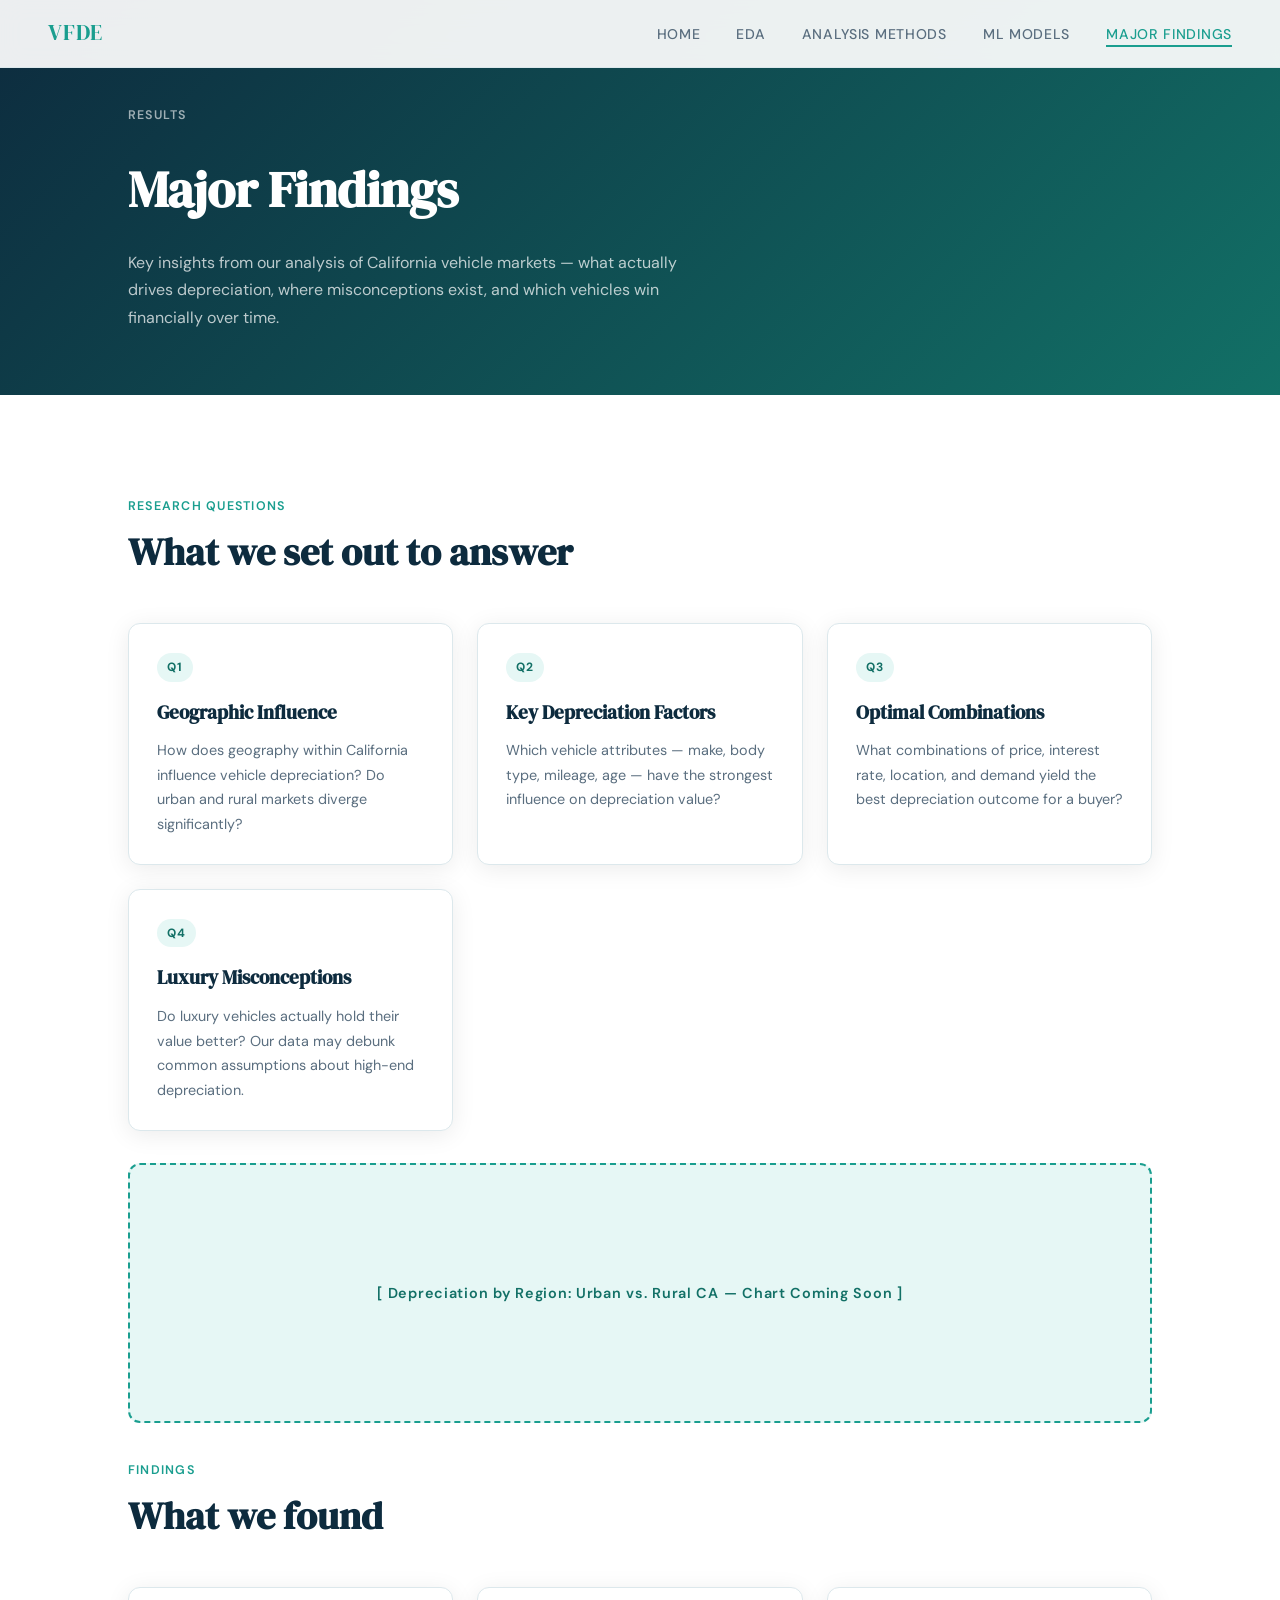
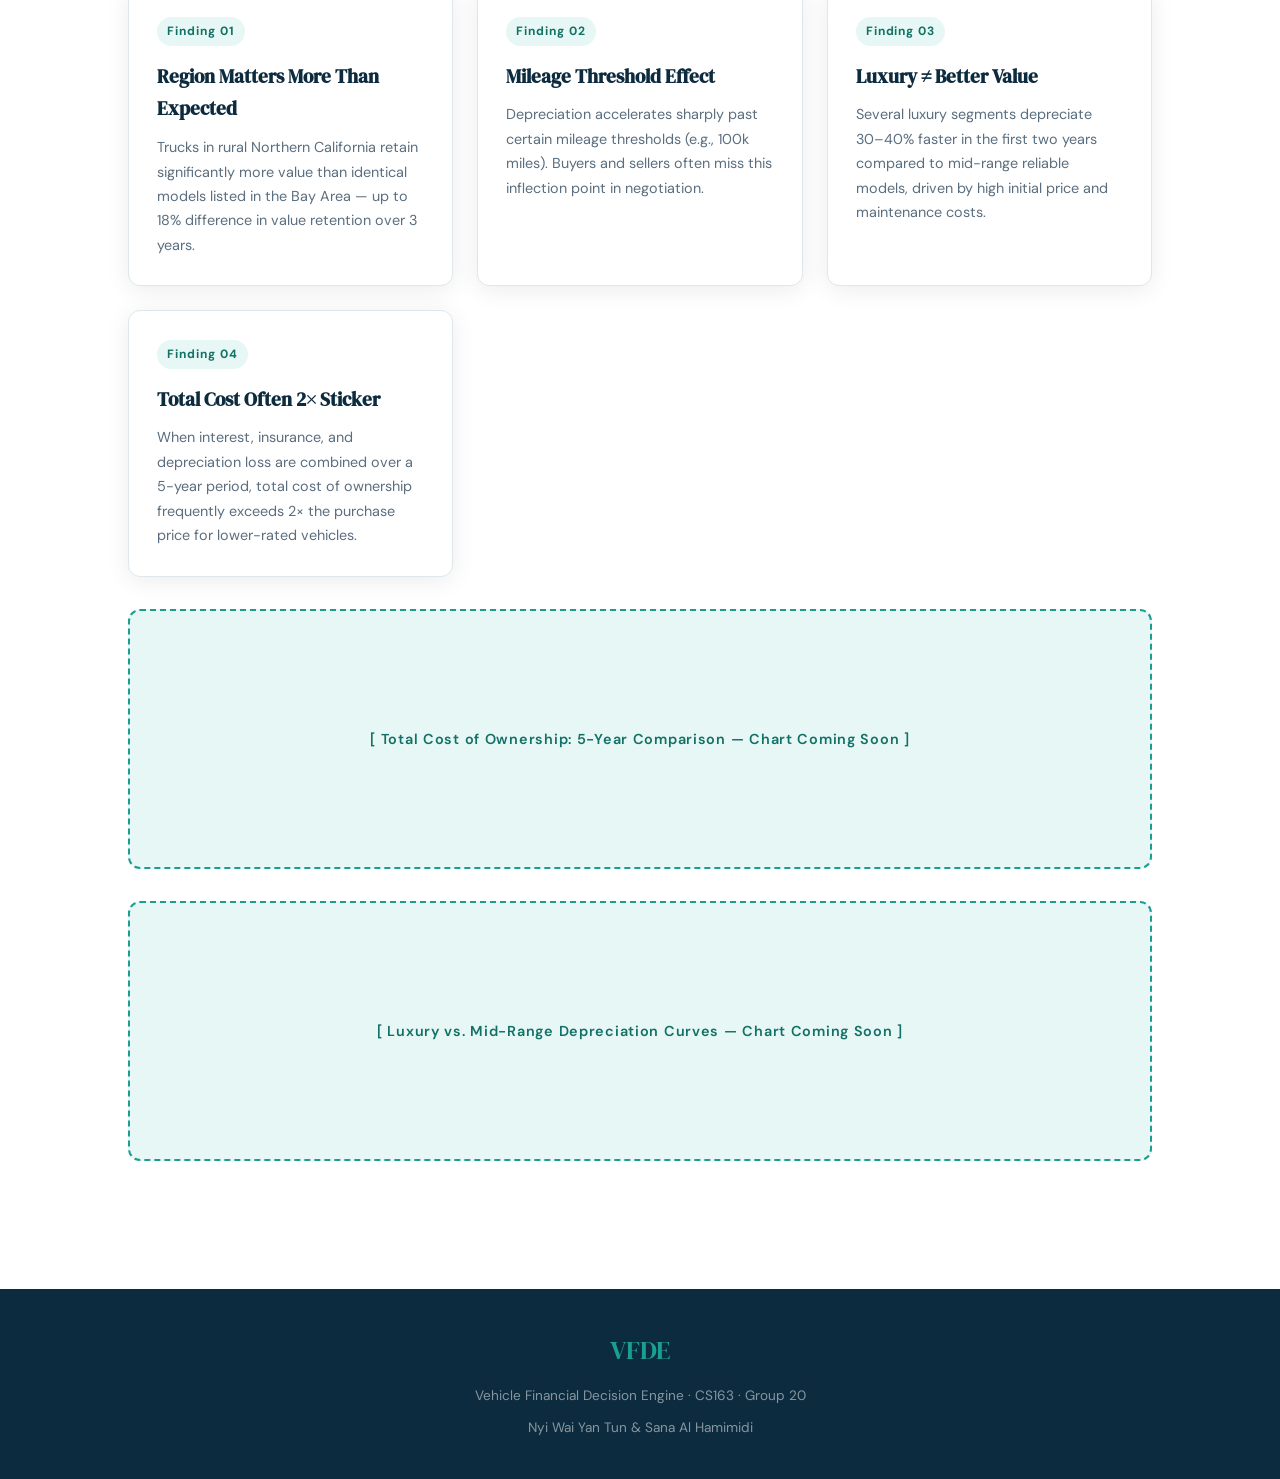
==== findings.html @ d3b9d2de "Add files via upload" ====
<!DOCTYPE html>
<html lang="en">
<head>
  <meta charset="UTF-8"/>
  <meta name="viewport" content="width=device-width, initial-scale=1.0"/>
  <title>Major Findings — VFDE</title>
  <link href="https://fonts.googleapis.com/css2?family=DM+Serif+Display:ital@0;1&family=DM+Sans:wght@300;400;500;600&display=swap" rel="stylesheet"/>
  <link rel="stylesheet" href="style.css"/>
</head>
<body>

  <nav class="navbar" id="navbar">
    <div class="nav-logo">VFDE</div>
    <ul class="nav-links">
      <li><a href="index.html">Home</a></li>
      <li><a href="eda.html">EDA</a></li>
      <li><a href="analysis.html">Analysis Methods</a></li>
      <li><a href="ml.html">ML Models</a></li>
      <li><a href="findings.html" class="active">Major Findings</a></li>
    </ul>
    <button class="hamburger" id="hamburger"><span></span><span></span><span></span></button>
  </nav>

  <div class="page-hero">
    <div class="container">
      <span class="section-tag">Results</span>
      <h1>Major Findings</h1>
      <p>Key insights from our analysis of California vehicle markets — what actually drives depreciation, where misconceptions exist, and which vehicles win financially over time.</p>
    </div>
  </div>

  <section class="section">
    <div class="container">
      <span class="section-tag">Research Questions</span>
      <h2>What we set out to answer</h2>
      <div class="card-grid">
        <div class="card">
          <span class="card-num">Q1</span>
          <h3>Geographic Influence</h3>
          <p>How does geography within California influence vehicle depreciation? Do urban and rural markets diverge significantly?</p>
        </div>
        <div class="card">
          <span class="card-num">Q2</span>
          <h3>Key Depreciation Factors</h3>
          <p>Which vehicle attributes — make, body type, mileage, age — have the strongest influence on depreciation value?</p>
        </div>
        <div class="card">
          <span class="card-num">Q3</span>
          <h3>Optimal Combinations</h3>
          <p>What combinations of price, interest rate, location, and demand yield the best depreciation outcome for a buyer?</p>
        </div>
        <div class="card">
          <span class="card-num">Q4</span>
          <h3>Luxury Misconceptions</h3>
          <p>Do luxury vehicles actually hold their value better? Our data may debunk common assumptions about high-end depreciation.</p>
        </div>
      </div>

      <div class="chart-placeholder">[ Depreciation by Region: Urban vs. Rural CA — Chart Coming Soon ]</div>

      <span class="section-tag">Findings</span>
      <h2>What we found</h2>
      <div class="card-grid">
        <div class="card">
          <span class="card-num">Finding 01</span>
          <h3>Region Matters More Than Expected</h3>
          <p>Trucks in rural Northern California retain significantly more value than identical models listed in the Bay Area — up to 18% difference in value retention over 3 years.</p>
        </div>
        <div class="card">
          <span class="card-num">Finding 02</span>
          <h3>Mileage Threshold Effect</h3>
          <p>Depreciation accelerates sharply past certain mileage thresholds (e.g., 100k miles). Buyers and sellers often miss this inflection point in negotiation.</p>
        </div>
        <div class="card">
          <span class="card-num">Finding 03</span>
          <h3>Luxury ≠ Better Value</h3>
          <p>Several luxury segments depreciate 30–40% faster in the first two years compared to mid-range reliable models, driven by high initial price and maintenance costs.</p>
        </div>
        <div class="card">
          <span class="card-num">Finding 04</span>
          <h3>Total Cost Often 2× Sticker</h3>
          <p>When interest, insurance, and depreciation loss are combined over a 5-year period, total cost of ownership frequently exceeds 2× the purchase price for lower-rated vehicles.</p>
        </div>
      </div>

      <div class="chart-placeholder">[ Total Cost of Ownership: 5-Year Comparison — Chart Coming Soon ]</div>
      <div class="chart-placeholder">[ Luxury vs. Mid-Range Depreciation Curves — Chart Coming Soon ]</div>
    </div>
  </section>

  <footer class="footer">
    <div class="container footer-inner">
      <span class="footer-logo">VFDE</span>
      <p>Vehicle Financial Decision Engine · CS163 · Group 20</p>
      <p>Nyi Wai Yan Tun &amp; Sana Al Hamimidi</p>
    </div>
  </footer>

  <script src="main.js"></script>
</body>
</html>
---- style.css ----
/* ── RESET & BASE ── */
*, *::before, *::after { box-sizing: border-box; margin: 0; padding: 0; }

:root {
  --teal:       #1a9e8f;
  --teal-dark:  #127066;
  --teal-light: #e6f7f5;
  --navy:       #0d2b3e;
  --charcoal:   #2c3e50;
  --mid:        #5a6e7f;
  --light:      #f5f8fa;
  --white:      #ffffff;
  --border:     #dce8ec;
  --accent:     #f0a500;
  --radius:     12px;
  --shadow:     0 4px 24px rgba(0,0,0,0.08);
  --font-head:  'DM Serif Display', Georgia, serif;
  --font-body:  'DM Sans', sans-serif;
  --nav-h:      68px;
}

html { scroll-behavior: smooth; }

body {
  font-family: var(--font-body);
  color: var(--charcoal);
  background: var(--white);
  font-size: 16px;
  line-height: 1.7;
  -webkit-font-smoothing: antialiased;
}

/* ── NAVBAR ── */
.navbar {
  position: fixed; top: 0; left: 0; right: 0; z-index: 100;
  height: var(--nav-h);
  display: flex; align-items: center; justify-content: space-between;
  padding: 0 48px;
  background: rgba(255,255,255,0.92);
  backdrop-filter: blur(12px);
  border-bottom: 1px solid var(--border);
  transition: box-shadow 0.3s;
}
.navbar.scrolled { box-shadow: 0 2px 16px rgba(0,0,0,0.09); }

.nav-logo {
  font-family: var(--font-head);
  font-size: 1.4rem;
  color: var(--teal);
  letter-spacing: 0.04em;
  font-weight: 400;
}

.nav-links {
  display: flex; gap: 36px; list-style: none;
}
.nav-links a {
  text-decoration: none;
  color: var(--mid);
  font-size: 0.88rem;
  font-weight: 500;
  letter-spacing: 0.05em;
  text-transform: uppercase;
  transition: color 0.2s;
  padding-bottom: 2px;
  border-bottom: 2px solid transparent;
}
.nav-links a:hover,
.nav-links a.active {
  color: var(--teal);
  border-bottom-color: var(--teal);
}

.hamburger {
  display: none; flex-direction: column; gap: 5px;
  background: none; border: none; cursor: pointer; padding: 4px;
}
.hamburger span {
  display: block; width: 24px; height: 2px;
  background: var(--charcoal); border-radius: 2px;
  transition: all 0.3s;
}

/* ── HERO ── */
.hero {
  min-height: 100vh;
  padding-top: var(--nav-h);
  display: flex; align-items: center; justify-content: space-between;
  gap: 48px;
  padding-left: 10vw; padding-right: 8vw;
  position: relative; overflow: hidden;
}

.hero-bg {
  position: absolute; inset: 0; z-index: 0;
  background: linear-gradient(135deg, #e6f7f5 0%, #f5f8fa 50%, #fff 100%);
}
.hero-bg::after {
  content: '';
  position: absolute;
  top: -120px; right: -120px;
  width: 600px; height: 600px;
  border-radius: 50%;
  background: radial-gradient(circle, rgba(26,158,143,0.12) 0%, transparent 70%);
}

.hero-content {
  position: relative; z-index: 1;
  max-width: 520px;
  animation: fadeUp 0.7s ease both;
}
.hero-tag {
  display: inline-block;
  background: var(--teal-light);
  color: var(--teal-dark);
  font-size: 0.78rem;
  font-weight: 600;
  letter-spacing: 0.1em;
  text-transform: uppercase;
  padding: 4px 12px;
  border-radius: 20px;
  margin-bottom: 20px;
}
.hero-title {
  font-family: var(--font-head);
  font-size: clamp(2.4rem, 5vw, 3.8rem);
  line-height: 1.1;
  color: var(--navy);
  margin-bottom: 20px;
}
.hero-title em {
  color: var(--teal);
  font-style: italic;
}
.hero-sub {
  color: var(--mid);
  font-size: 1.05rem;
  margin-bottom: 24px;
  max-width: 440px;
}
.hero-members {
  display: flex; align-items: center; gap: 10px;
  font-size: 0.9rem; color: var(--mid);
  margin-bottom: 32px;
}
.hero-members .divider { color: var(--teal); font-size: 1.2rem; }

.btn-primary {
  display: inline-block;
  background: var(--teal);
  color: #fff;
  text-decoration: none;
  padding: 14px 32px;
  border-radius: 8px;
  font-weight: 600;
  font-size: 0.95rem;
  letter-spacing: 0.02em;
  transition: background 0.2s, transform 0.2s, box-shadow 0.2s;
  box-shadow: 0 4px 16px rgba(26,158,143,0.25);
}
.btn-primary:hover {
  background: var(--teal-dark);
  transform: translateY(-2px);
  box-shadow: 0 6px 24px rgba(26,158,143,0.35);
}

.hero-visual {
  position: relative; z-index: 1;
  display: flex; flex-direction: column; gap: 16px;
  animation: fadeUp 0.7s 0.2s ease both;
}
.stat-card {
  background: var(--white);
  border: 1px solid var(--border);
  border-radius: var(--radius);
  padding: 20px 28px;
  box-shadow: var(--shadow);
  display: flex; align-items: center; gap: 16px;
  animation: slideIn 0.5s var(--d) ease both;
  min-width: 220px;
}
.stat-num {
  font-family: var(--font-head);
  font-size: 2rem;
  color: var(--teal);
  line-height: 1;
}
.stat-label {
  font-size: 0.82rem;
  color: var(--mid);
  font-weight: 500;
  text-transform: uppercase;
  letter-spacing: 0.05em;
}

/* ── SECTIONS ── */
.section {
  padding: 96px 10vw;
}
.alt-bg {
  background: var(--light);
}
.container {
  max-width: 1100px; margin: 0 auto;
}
.section-tag {
  display: inline-block;
  color: var(--teal);
  font-size: 0.78rem;
  font-weight: 600;
  letter-spacing: 0.1em;
  text-transform: uppercase;
  margin-bottom: 12px;
}
h2 {
  font-family: var(--font-head);
  font-size: clamp(1.8rem, 3vw, 2.6rem);
  color: var(--navy);
  margin-bottom: 24px;
  line-height: 1.2;
}
h2.centered { text-align: center; }
p { color: var(--mid); margin-bottom: 16px; }

/* ── TWO COL ── */
.two-col {
  display: grid;
  grid-template-columns: 1fr 1fr;
  gap: 64px;
  align-items: start;
}
.col-text h2 { text-align: left; }
.col-text strong { color: var(--charcoal); }

.col-visual {
  display: flex; flex-direction: column; gap: 16px;
}
.info-card {
  background: var(--white);
  border: 1px solid var(--border);
  border-radius: var(--radius);
  padding: 20px 24px;
  box-shadow: var(--shadow);
  display: flex; gap: 16px; align-items: flex-start;
  transition: transform 0.2s, box-shadow 0.2s;
}
.info-card:hover {
  transform: translateY(-3px);
  box-shadow: 0 8px 32px rgba(0,0,0,0.1);
}
.info-icon { font-size: 1.5rem; flex-shrink: 0; margin-top: 2px; }
.info-card h3 {
  font-family: var(--font-head);
  font-size: 1.05rem;
  color: var(--navy);
  margin-bottom: 4px;
}
.info-card p { font-size: 0.88rem; margin: 0; }

/* ── IMPACT GRID ── */
.impact-grid {
  display: grid;
  grid-template-columns: repeat(auto-fit, minmax(220px, 1fr));
  gap: 24px;
  margin-top: 40px;
}
.impact-item {
  background: var(--white);
  border-radius: var(--radius);
  padding: 28px 24px;
  border: 1px solid var(--border);
  transition: transform 0.2s, box-shadow 0.2s;
}
.impact-item:hover { transform: translateY(-4px); box-shadow: var(--shadow); }
.impact-icon { font-size: 2rem; margin-bottom: 12px; }
.impact-item h3 {
  font-family: var(--font-head);
  font-size: 1.1rem;
  color: var(--navy);
  margin-bottom: 8px;
}
.impact-item p { font-size: 0.88rem; margin: 0; }

/* ── SOURCES ── */
.sources-list {
  display: flex; flex-direction: column; gap: 0;
  margin-top: 40px;
  border: 1px solid var(--border);
  border-radius: var(--radius);
  overflow: hidden;
}
.source-item {
  display: flex; gap: 24px; align-items: flex-start;
  padding: 24px 28px;
  border-bottom: 1px solid var(--border);
  background: var(--white);
  transition: background 0.2s;
}
.source-item:last-child { border-bottom: none; }
.source-item:hover { background: var(--teal-light); }
.source-num {
  font-family: var(--font-head);
  font-size: 1.5rem;
  color: var(--teal);
  flex-shrink: 0;
  line-height: 1;
  margin-top: 2px;
}
.source-item strong { color: var(--navy); display: block; margin-bottom: 4px; }
.source-item p { font-size: 0.88rem; margin: 0; }

/* ── PAGE HERO (inner pages) ── */
.page-hero {
  background: linear-gradient(135deg, var(--navy) 0%, var(--teal-dark) 100%);
  padding: 100px 10vw 64px;
  color: var(--white);
}
.page-hero .section-tag { color: rgba(255,255,255,0.6); }
.page-hero h1 {
  font-family: var(--font-head);
  font-size: clamp(2rem, 4vw, 3.2rem);
  margin-top: 8px;
  margin-bottom: 16px;
}
.page-hero p { color: rgba(255,255,255,0.72); max-width: 560px; margin: 0; }

/* ── CONTENT CARDS ── */
.card-grid {
  display: grid;
  grid-template-columns: repeat(auto-fit, minmax(280px, 1fr));
  gap: 24px;
  margin-top: 48px;
}
.card {
  background: var(--white);
  border: 1px solid var(--border);
  border-radius: var(--radius);
  padding: 28px;
  box-shadow: var(--shadow);
  transition: transform 0.2s, box-shadow 0.2s;
}
.card:hover { transform: translateY(-4px); box-shadow: 0 12px 40px rgba(0,0,0,0.1); }
.card-num {
  display: inline-block;
  background: var(--teal-light);
  color: var(--teal-dark);
  font-size: 0.75rem;
  font-weight: 700;
  letter-spacing: 0.08em;
  padding: 4px 10px;
  border-radius: 20px;
  margin-bottom: 14px;
}
.card h3 {
  font-family: var(--font-head);
  font-size: 1.2rem;
  color: var(--navy);
  margin-bottom: 10px;
}
.card p { font-size: 0.9rem; margin: 0; }

/* ── PLACEHOLDER CHART ── */
.chart-placeholder {
  background: var(--teal-light);
  border: 2px dashed var(--teal);
  border-radius: var(--radius);
  height: 260px;
  display: flex; align-items: center; justify-content: center;
  color: var(--teal-dark);
  font-weight: 600;
  font-size: 0.9rem;
  letter-spacing: 0.05em;
  margin: 32px 0;
}

/* ── FOOTER ── */
.footer {
  background: var(--navy);
  padding: 40px 10vw;
  text-align: center;
}
.footer-inner { display: flex; flex-direction: column; align-items: center; gap: 8px; }
.footer-logo {
  font-family: var(--font-head);
  font-size: 1.6rem;
  color: var(--teal);
  margin-bottom: 4px;
}
.footer p { color: rgba(255,255,255,0.5); font-size: 0.85rem; margin: 0; }

/* ── ANIMATIONS ── */
@keyframes fadeUp {
  from { opacity: 0; transform: translateY(24px); }
  to   { opacity: 1; transform: translateY(0); }
}
@keyframes slideIn {
  from { opacity: 0; transform: translateX(24px); }
  to   { opacity: 1; transform: translateX(0); }
}

/* ── RESPONSIVE ── */
@media (max-width: 900px) {
  .hero { flex-direction: column; text-align: center; padding: 120px 6vw 60px; }
  .hero-content { max-width: 100%; }
  .hero-members { justify-content: center; }
  .hero-visual { flex-direction: row; flex-wrap: wrap; justify-content: center; }
  .stat-card { min-width: 160px; }
  .two-col { grid-template-columns: 1fr; gap: 40px; }
  .navbar { padding: 0 24px; }
  .nav-links { display: none; flex-direction: column; position: absolute;
    top: var(--nav-h); left: 0; right: 0; background: var(--white);
    padding: 24px; gap: 20px; border-bottom: 1px solid var(--border);
    box-shadow: 0 8px 24px rgba(0,0,0,0.08); }
  .nav-links.open { display: flex; }
  .hamburger { display: flex; }
  .section { padding: 64px 6vw; }
  .page-hero { padding: 100px 6vw 48px; }
}
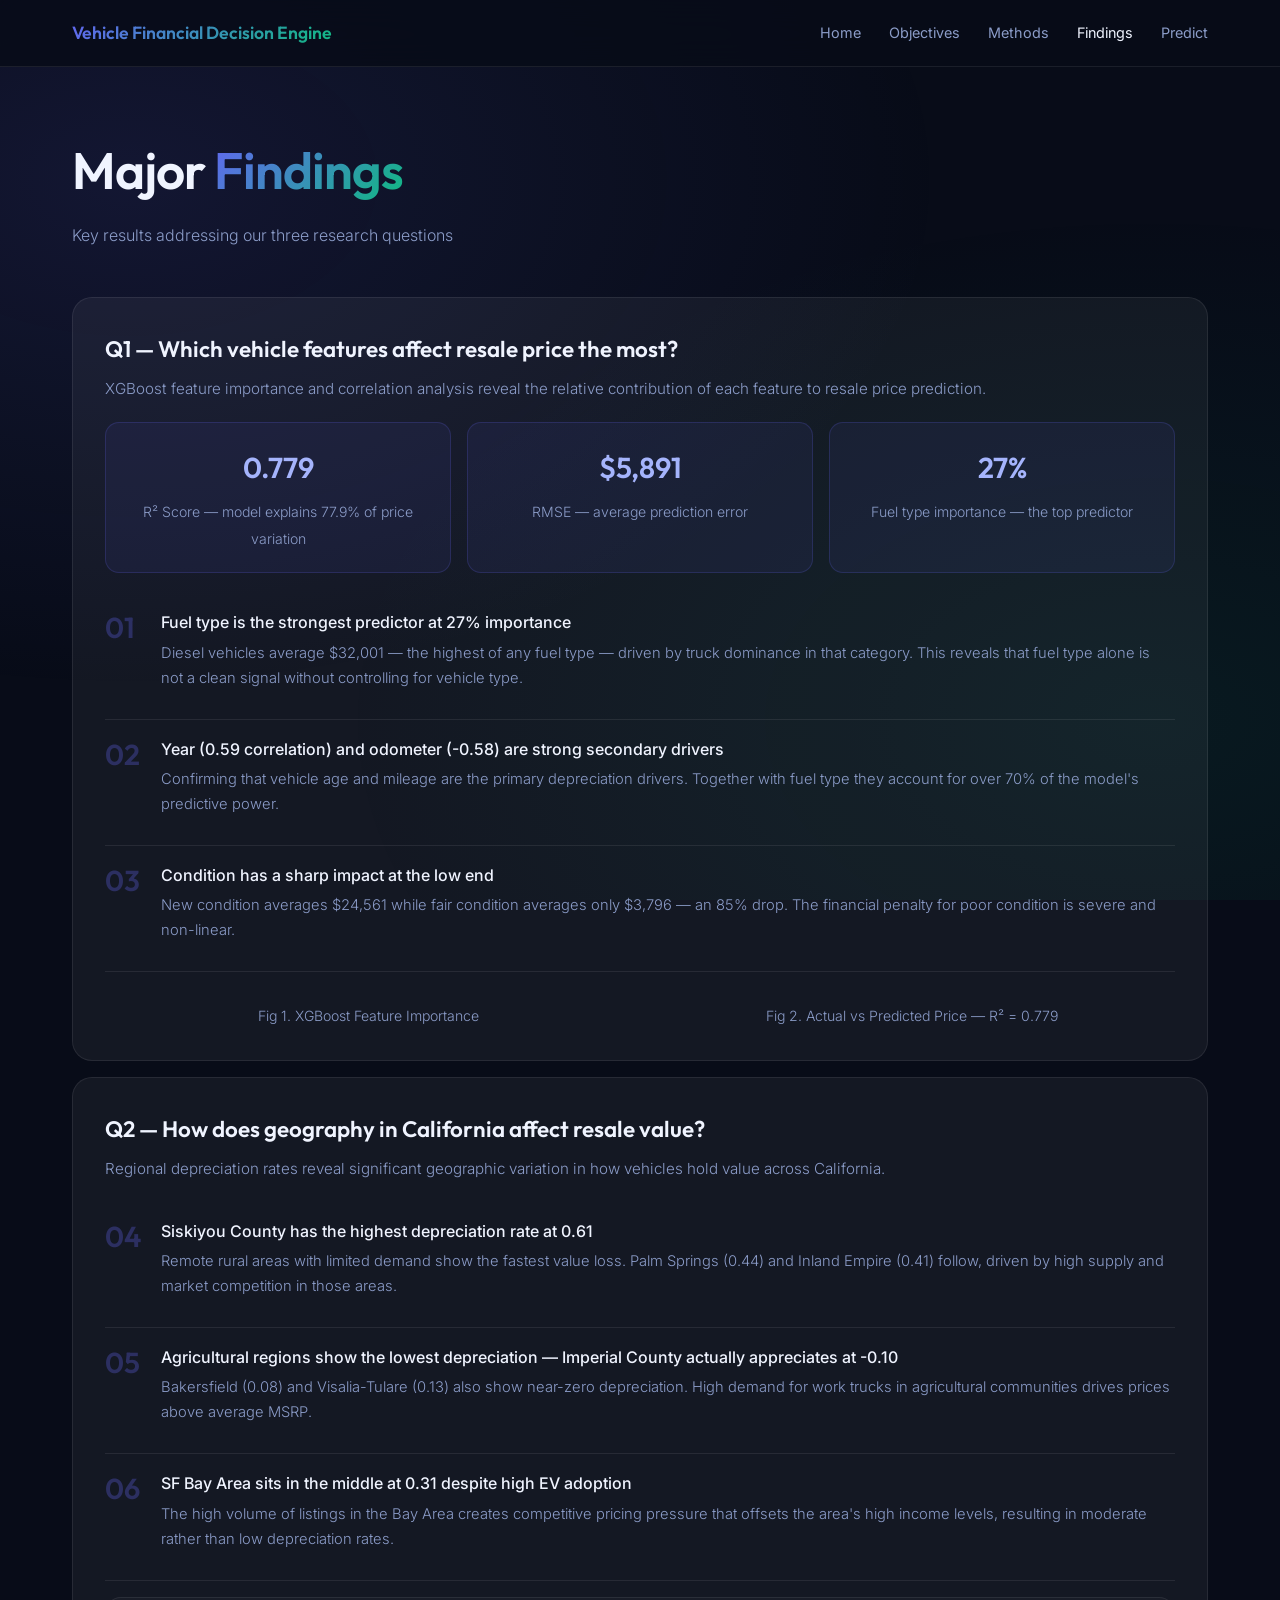
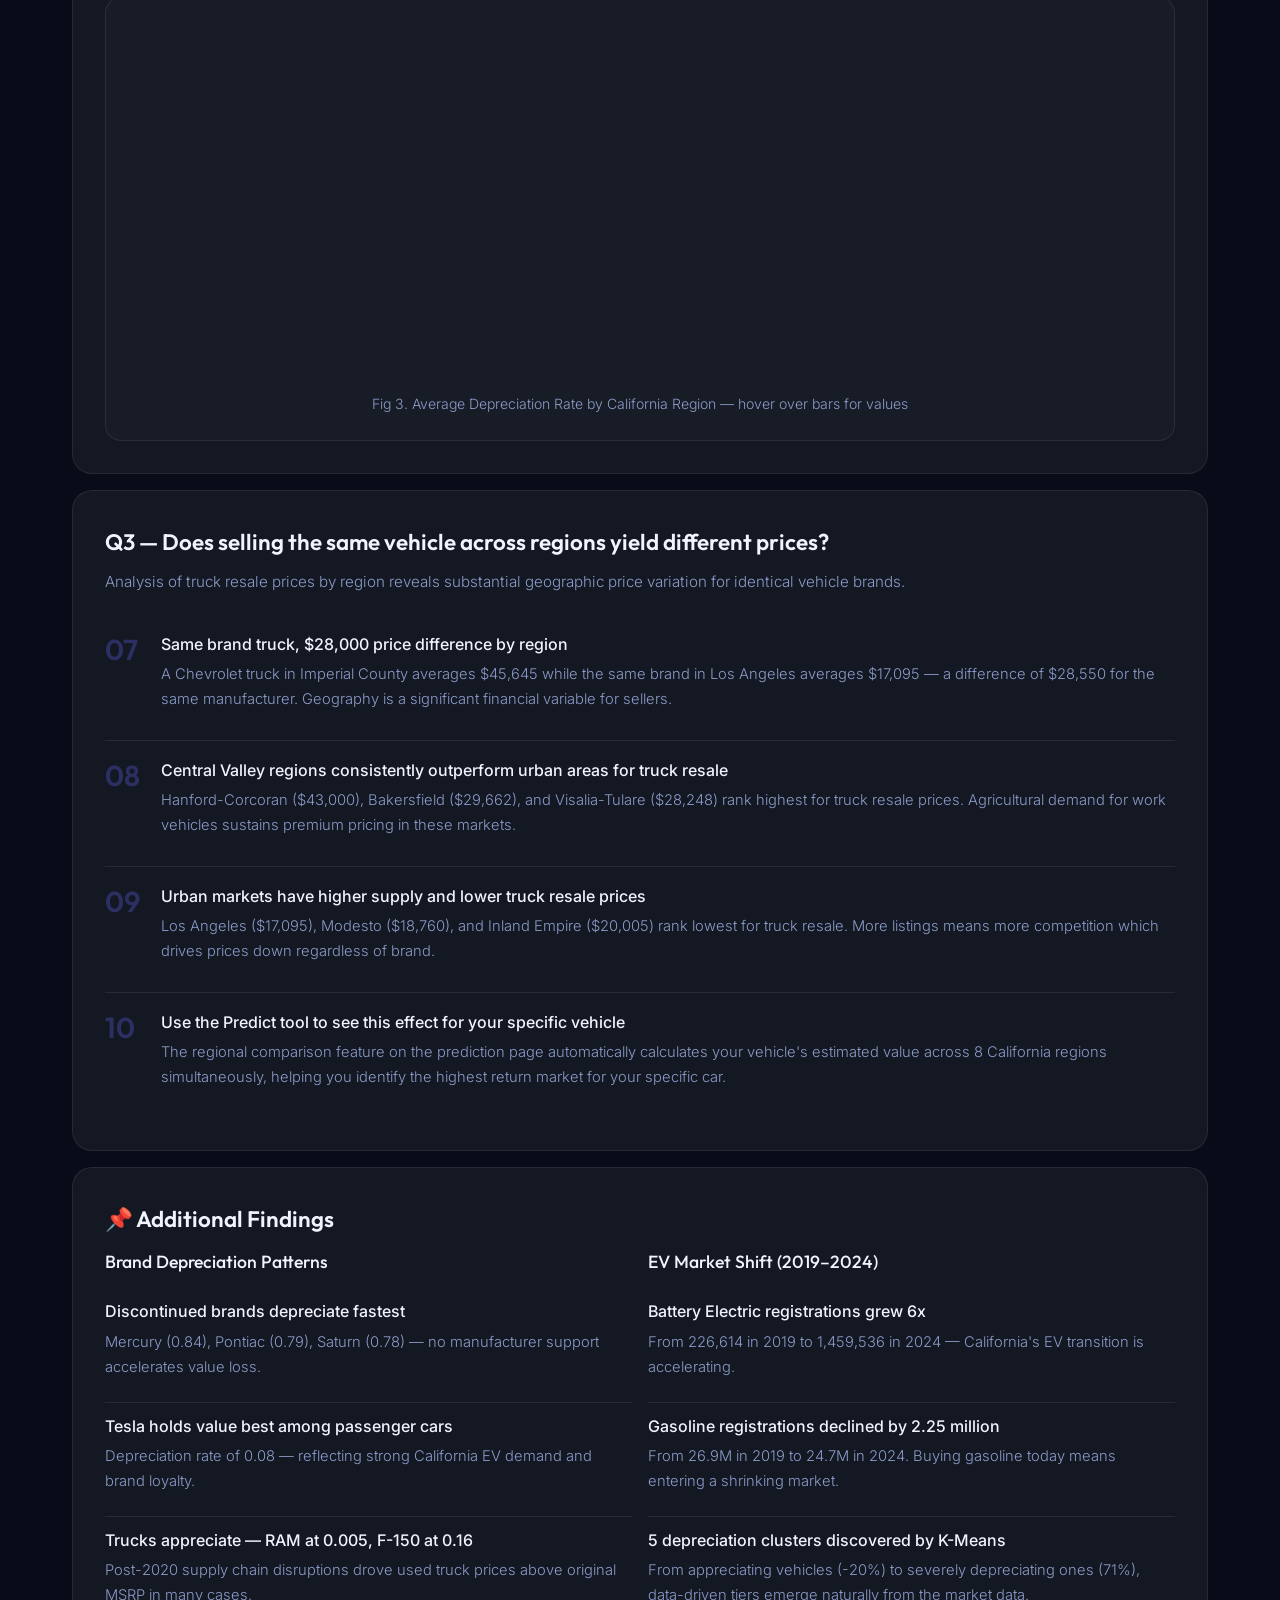
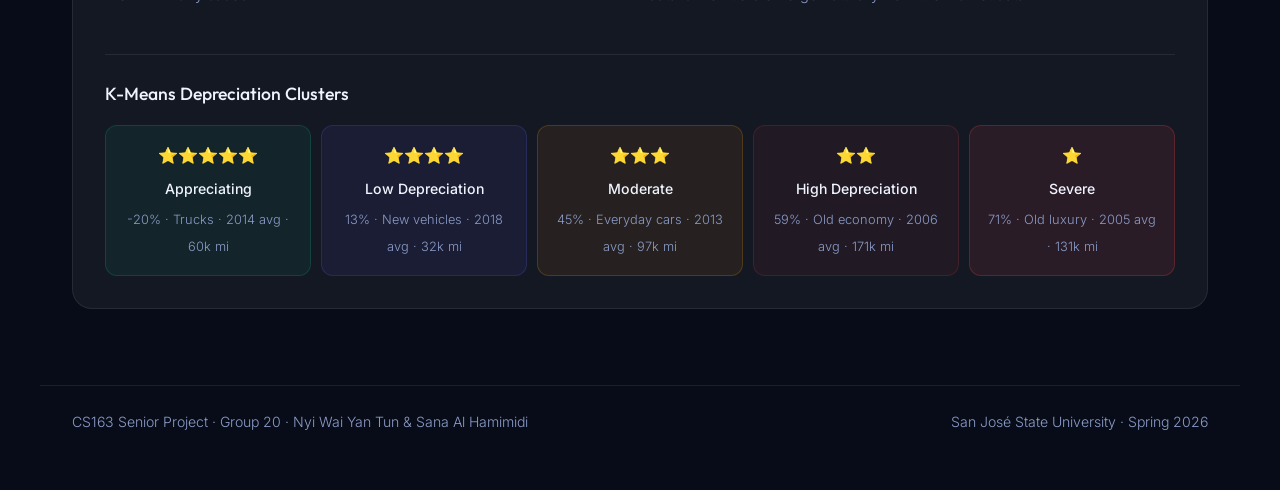
==== commit 0fee51fd: "Add files via upload" ====
--- a/findings.html
+++ b/findings.html
@@ -1,101 +1,450 @@
 <!DOCTYPE html>
 <html lang="en">
 <head>
-  <meta charset="UTF-8"/>
-  <meta name="viewport" content="width=device-width, initial-scale=1.0"/>
-  <title>Major Findings — VFDE</title>
-  <link href="https://fonts.googleapis.com/css2?family=DM+Serif+Display:ital@0;1&family=DM+Sans:wght@300;400;500;600&display=swap" rel="stylesheet"/>
-  <link rel="stylesheet" href="style.css"/>
+  <meta charset="UTF-8" />
+  <meta name="viewport" content="width=device-width, initial-scale=1.0" />
+  <title>Major Findings — Vehicle Financial Decision Engine</title>
+  <link href="https://fonts.googleapis.com/css2?family=Outfit:wght@300;400;500;600;700&family=Inter:wght@300;400;500&display=swap" rel="stylesheet">
+  <script src="https://cdnjs.cloudflare.com/ajax/libs/Chart.js/4.4.1/chart.umd.min.js"></script>
+  <style>
+    :root {
+      --bg: #080c18;
+      --panel: rgba(255,255,255,0.05);
+      --text: #f0f4ff;
+      --muted: #8b9cc8;
+      --line: rgba(255,255,255,0.08);
+      --accent: #6366f1;
+      --accent2: #10b981;
+      --accent3: #f59e0b;
+      --accent4: #ef4444;
+      --radius: 20px;
+      --maxw: 1200px;
+    }
+    * { box-sizing: border-box; margin: 0; padding: 0; }
+    html { scroll-behavior: smooth; }
+    body {
+      font-family: 'Inter', sans-serif; font-weight: 300;
+      color: var(--text); background: var(--bg); line-height: 1.7;
+    }
+    body::before {
+      content: ''; position: fixed; top: 0; left: 0; right: 0; bottom: 0;
+      background:
+        radial-gradient(ellipse at 10% 20%, rgba(99,102,241,0.12) 0%, transparent 50%),
+        radial-gradient(ellipse at 90% 80%, rgba(16,185,129,0.08) 0%, transparent 50%);
+      pointer-events: none; z-index: 0;
+    }
+    .navbar {
+      position: sticky; top: 0; z-index: 1000;
+      background: rgba(8,12,24,0.85); backdrop-filter: blur(20px);
+      border-bottom: 1px solid var(--line);
+    }
+    .nav-inner {
+      max-width: var(--maxw); margin: 0 auto; padding: 18px 32px;
+      display: flex; justify-content: space-between; align-items: center;
+    }
+    .brand {
+      font-family: 'Outfit', sans-serif; font-weight: 600; font-size: 1.1rem;
+      background: linear-gradient(135deg, var(--accent), var(--accent2));
+      -webkit-background-clip: text; -webkit-text-fill-color: transparent;
+      text-decoration: none;
+    }
+    .nav-links { display: flex; gap: 28px; }
+    .nav-links a {
+      text-decoration: none; color: var(--muted);
+      font-size: 0.9rem; font-weight: 400; transition: color 0.2s;
+    }
+    .nav-links a:hover, .nav-links a.active { color: var(--text); }
+    .section {
+      max-width: var(--maxw); margin: 0 auto;
+      padding: 60px 32px; position: relative; z-index: 1;
+    }
+    .page-title {
+      font-family: 'Outfit', sans-serif;
+      font-size: clamp(2rem, 4vw, 3.5rem);
+      font-weight: 600; letter-spacing: -1px; margin-bottom: 8px;
+    }
+    .page-sub { color: var(--muted); font-size: 1rem; margin-bottom: 48px; }
+    .card {
+      background: var(--panel); border: 1px solid var(--line);
+      border-radius: var(--radius); padding: 32px; margin-bottom: 16px;
+    }
+    .card h2 {
+      font-family: 'Outfit', sans-serif; font-size: 1.4rem;
+      font-weight: 600; margin-bottom: 8px;
+    }
+    .card h3 {
+      font-family: 'Outfit', sans-serif; font-size: 1.1rem;
+      font-weight: 500; margin-bottom: 10px;
+    }
+    .card p { color: var(--muted); font-size: 0.95rem; margin-bottom: 12px; }
+    .card ul { color: var(--muted); font-size: 0.95rem; padding-left: 20px; line-height: 2; }
+    .divider { height: 1px; background: var(--line); margin: 24px 0; }
+    .grid-2 { display: grid; grid-template-columns: repeat(2, 1fr); gap: 16px; }
+    .finding-item {
+      display: flex; gap: 16px; padding: 16px 0;
+      border-bottom: 1px solid var(--line);
+    }
+    .finding-item:last-child { border-bottom: none; }
+    .finding-num {
+      font-family: 'Outfit', sans-serif; font-size: 1.8rem;
+      font-weight: 600; color: rgba(99,102,241,0.3);
+      min-width: 40px; line-height: 1; padding-top: 4px;
+    }
+    .finding-text strong { display: block; font-weight: 500; margin-bottom: 4px; }
+    .finding-text p { color: var(--muted); font-size: 0.92rem; }
+    .chart-wrapper {
+      position: relative; padding: 24px;
+      background: rgba(255,255,255,0.02);
+      border: 1px solid var(--line); border-radius: 16px; margin-top: 16px;
+    }
+    .chart-label {
+      text-align: center; color: var(--muted);
+      font-size: 0.88rem; margin-top: 12px;
+    }
+    .img-chart {
+      width: 100%; border-radius: 12px;
+      border: 1px solid var(--line); background: white;
+    }
+    .stat-row {
+      display: grid; grid-template-columns: repeat(3, 1fr); gap: 16px; margin: 20px 0;
+    }
+    .stat-box {
+      background: rgba(99,102,241,0.08); border: 1px solid rgba(99,102,241,0.2);
+      border-radius: 14px; padding: 20px; text-align: center;
+    }
+    .stat-box strong {
+      display: block; font-family: 'Outfit', sans-serif;
+      font-size: 1.8rem; font-weight: 600; color: #a5b4fc; margin-bottom: 6px;
+    }
+    .stat-box span { color: var(--muted); font-size: 0.88rem; }
+    .cluster-grid {
+      display: grid; grid-template-columns: repeat(5, 1fr); gap: 10px; margin-top: 16px;
+    }
+    .cluster-box {
+      border-radius: 12px; padding: 16px; text-align: center;
+    }
+    .cluster-box .stars { font-size: 1rem; margin-bottom: 8px; }
+    .cluster-box strong { display: block; font-size: 0.88rem; font-weight: 500; margin-bottom: 4px; }
+    .cluster-box span { font-size: 0.8rem; color: var(--muted); }
+    footer {
+      max-width: var(--maxw); margin: 0 auto 32px;
+      padding: 24px 32px; border-top: 1px solid var(--line);
+      display: flex; justify-content: space-between;
+      color: var(--muted); font-size: 0.88rem;
+      position: relative; z-index: 1;
+    }
+    @media (max-width: 768px) {
+      .grid-2, .stat-row, .cluster-grid { grid-template-columns: 1fr; }
+      .nav-inner { flex-direction: column; gap: 12px; }
+    }
+  </style>
 </head>
 <body>
-
-  <nav class="navbar" id="navbar">
-    <div class="nav-logo">VFDE</div>
-    <ul class="nav-links">
-      <li><a href="index.html">Home</a></li>
-      <li><a href="eda.html">EDA</a></li>
-      <li><a href="analysis.html">Analysis Methods</a></li>
-      <li><a href="ml.html">ML Models</a></li>
-      <li><a href="findings.html" class="active">Major Findings</a></li>
-    </ul>
-    <button class="hamburger" id="hamburger"><span></span><span></span><span></span></button>
-  </nav>
-
-  <div class="page-hero">
-    <div class="container">
-      <span class="section-tag">Results</span>
-      <h1>Major Findings</h1>
-      <p>Key insights from our analysis of California vehicle markets — what actually drives depreciation, where misconceptions exist, and which vehicles win financially over time.</p>
+  <header class="navbar">
+    <div class="nav-inner">
+      <a href="index.html" class="brand">Vehicle Financial Decision Engine</a>
+      <nav class="nav-links">
+        <a href="index.html">Home</a>
+        <a href="objectives.html">Objectives</a>
+        <a href="methods.html">Methods</a>
+        <a href="findings.html" class="active">Findings</a>
+        <a href="index.html#predict">Predict</a>
+      </nav>
     </div>
-  </div>
-
-  <section class="section">
-    <div class="container">
-      <span class="section-tag">Research Questions</span>
-      <h2>What we set out to answer</h2>
-      <div class="card-grid">
-        <div class="card">
-          <span class="card-num">Q1</span>
-          <h3>Geographic Influence</h3>
-          <p>How does geography within California influence vehicle depreciation? Do urban and rural markets diverge significantly?</p>
-        </div>
-        <div class="card">
-          <span class="card-num">Q2</span>
-          <h3>Key Depreciation Factors</h3>
-          <p>Which vehicle attributes — make, body type, mileage, age — have the strongest influence on depreciation value?</p>
-        </div>
-        <div class="card">
-          <span class="card-num">Q3</span>
-          <h3>Optimal Combinations</h3>
-          <p>What combinations of price, interest rate, location, and demand yield the best depreciation outcome for a buyer?</p>
-        </div>
-        <div class="card">
-          <span class="card-num">Q4</span>
-          <h3>Luxury Misconceptions</h3>
-          <p>Do luxury vehicles actually hold their value better? Our data may debunk common assumptions about high-end depreciation.</p>
+  </header>
+
+  <main>
+    <section class="section">
+      <div class="page-title">Major <span style="background: linear-gradient(135deg, var(--accent), var(--accent2)); -webkit-background-clip: text; -webkit-text-fill-color: transparent;">Findings</span></div>
+      <div class="page-sub">Key results addressing our three research questions</div>
+
+      <!-- Q1 -->
+      <div class="card">
+        <h2>Q1 — Which vehicle features affect resale price the most?</h2>
+        <p style="margin-bottom: 20px;">XGBoost feature importance and correlation analysis reveal the relative contribution of each feature to resale price prediction.</p>
+
+        <div class="stat-row">
+          <div class="stat-box">
+            <strong>0.779</strong>
+            <span>R² Score — model explains 77.9% of price variation</span>
+          </div>
+          <div class="stat-box">
+            <strong>$5,891</strong>
+            <span>RMSE — average prediction error</span>
+          </div>
+          <div class="stat-box">
+            <strong>27%</strong>
+            <span>Fuel type importance — the top predictor</span>
+          </div>
+        </div>
+
+        <div class="finding-item">
+          <div class="finding-num">01</div>
+          <div class="finding-text">
+            <strong>Fuel type is the strongest predictor at 27% importance</strong>
+            <p>Diesel vehicles average $32,001 — the highest of any fuel type — driven by truck dominance in that category. This reveals that fuel type alone is not a clean signal without controlling for vehicle type.</p>
+          </div>
+        </div>
+        <div class="finding-item">
+          <div class="finding-num">02</div>
+          <div class="finding-text">
+            <strong>Year (0.59 correlation) and odometer (-0.58) are strong secondary drivers</strong>
+            <p>Confirming that vehicle age and mileage are the primary depreciation drivers. Together with fuel type they account for over 70% of the model's predictive power.</p>
+          </div>
+        </div>
+        <div class="finding-item">
+          <div class="finding-num">03</div>
+          <div class="finding-text">
+            <strong>Condition has a sharp impact at the low end</strong>
+            <p>New condition averages $24,561 while fair condition averages only $3,796 — an 85% drop. The financial penalty for poor condition is severe and non-linear.</p>
+          </div>
+        </div>
+
+        <div class="grid-2" style="margin-top: 20px;">
+          <div>
+            <img src="feature_importance.png" alt="Feature Importance" class="img-chart" onerror="this.style.display='none'">
+            <div class="chart-label">Fig 1. XGBoost Feature Importance</div>
+          </div>
+          <div>
+            <img src="actual_vs_predicted.png" alt="Actual vs Predicted" class="img-chart" onerror="this.style.display='none'">
+            <div class="chart-label">Fig 2. Actual vs Predicted Price — R² = 0.779</div>
+          </div>
         </div>
       </div>
 
-      <div class="chart-placeholder">[ Depreciation by Region: Urban vs. Rural CA — Chart Coming Soon ]</div>
-
-      <span class="section-tag">Findings</span>
-      <h2>What we found</h2>
-      <div class="card-grid">
-        <div class="card">
-          <span class="card-num">Finding 01</span>
-          <h3>Region Matters More Than Expected</h3>
-          <p>Trucks in rural Northern California retain significantly more value than identical models listed in the Bay Area — up to 18% difference in value retention over 3 years.</p>
-        </div>
-        <div class="card">
-          <span class="card-num">Finding 02</span>
-          <h3>Mileage Threshold Effect</h3>
-          <p>Depreciation accelerates sharply past certain mileage thresholds (e.g., 100k miles). Buyers and sellers often miss this inflection point in negotiation.</p>
-        </div>
-        <div class="card">
-          <span class="card-num">Finding 03</span>
-          <h3>Luxury ≠ Better Value</h3>
-          <p>Several luxury segments depreciate 30–40% faster in the first two years compared to mid-range reliable models, driven by high initial price and maintenance costs.</p>
-        </div>
-        <div class="card">
-          <span class="card-num">Finding 04</span>
-          <h3>Total Cost Often 2× Sticker</h3>
-          <p>When interest, insurance, and depreciation loss are combined over a 5-year period, total cost of ownership frequently exceeds 2× the purchase price for lower-rated vehicles.</p>
+      <!-- Q2 -->
+      <div class="card">
+        <h2>Q2 — How does geography in California affect resale value?</h2>
+        <p style="margin-bottom: 20px;">Regional depreciation rates reveal significant geographic variation in how vehicles hold value across California.</p>
+
+        <div class="finding-item">
+          <div class="finding-num">04</div>
+          <div class="finding-text">
+            <strong>Siskiyou County has the highest depreciation rate at 0.61</strong>
+            <p>Remote rural areas with limited demand show the fastest value loss. Palm Springs (0.44) and Inland Empire (0.41) follow, driven by high supply and market competition in those areas.</p>
+          </div>
+        </div>
+        <div class="finding-item">
+          <div class="finding-num">05</div>
+          <div class="finding-text">
+            <strong>Agricultural regions show the lowest depreciation — Imperial County actually appreciates at -0.10</strong>
+            <p>Bakersfield (0.08) and Visalia-Tulare (0.13) also show near-zero depreciation. High demand for work trucks in agricultural communities drives prices above average MSRP.</p>
+          </div>
+        </div>
+        <div class="finding-item">
+          <div class="finding-num">06</div>
+          <div class="finding-text">
+            <strong>SF Bay Area sits in the middle at 0.31 despite high EV adoption</strong>
+            <p>The high volume of listings in the Bay Area creates competitive pricing pressure that offsets the area's high income levels, resulting in moderate rather than low depreciation rates.</p>
+          </div>
+        </div>
+
+        <!-- INTERACTIVE CHART -->
+        <div class="chart-wrapper">
+          <canvas id="depreciation-chart" height="350"></canvas>
+          <div class="chart-label">Fig 3. Average Depreciation Rate by California Region — hover over bars for values</div>
         </div>
       </div>
 
-      <div class="chart-placeholder">[ Total Cost of Ownership: 5-Year Comparison — Chart Coming Soon ]</div>
-      <div class="chart-placeholder">[ Luxury vs. Mid-Range Depreciation Curves — Chart Coming Soon ]</div>
-    </div>
-  </section>
-
-  <footer class="footer">
-    <div class="container footer-inner">
-      <span class="footer-logo">VFDE</span>
-      <p>Vehicle Financial Decision Engine · CS163 · Group 20</p>
-      <p>Nyi Wai Yan Tun &amp; Sana Al Hamimidi</p>
-    </div>
+      <!-- Q3 -->
+      <div class="card">
+        <h2>Q3 — Does selling the same vehicle across regions yield different prices?</h2>
+        <p style="margin-bottom: 20px;">Analysis of truck resale prices by region reveals substantial geographic price variation for identical vehicle brands.</p>
+
+        <div class="finding-item">
+          <div class="finding-num">07</div>
+          <div class="finding-text">
+            <strong>Same brand truck, $28,000 price difference by region</strong>
+            <p>A Chevrolet truck in Imperial County averages $45,645 while the same brand in Los Angeles averages $17,095 — a difference of $28,550 for the same manufacturer. Geography is a significant financial variable for sellers.</p>
+          </div>
+        </div>
+        <div class="finding-item">
+          <div class="finding-num">08</div>
+          <div class="finding-text">
+            <strong>Central Valley regions consistently outperform urban areas for truck resale</strong>
+            <p>Hanford-Corcoran ($43,000), Bakersfield ($29,662), and Visalia-Tulare ($28,248) rank highest for truck resale prices. Agricultural demand for work vehicles sustains premium pricing in these markets.</p>
+          </div>
+        </div>
+        <div class="finding-item">
+          <div class="finding-num">09</div>
+          <div class="finding-text">
+            <strong>Urban markets have higher supply and lower truck resale prices</strong>
+            <p>Los Angeles ($17,095), Modesto ($18,760), and Inland Empire ($20,005) rank lowest for truck resale. More listings means more competition which drives prices down regardless of brand.</p>
+          </div>
+        </div>
+        <div class="finding-item">
+          <div class="finding-num">10</div>
+          <div class="finding-text">
+            <strong>Use the Predict tool to see this effect for your specific vehicle</strong>
+            <p>The regional comparison feature on the prediction page automatically calculates your vehicle's estimated value across 8 California regions simultaneously, helping you identify the highest return market for your specific car.</p>
+          </div>
+        </div>
+      </div>
+
+      <!-- BONUS FINDINGS -->
+      <div class="card">
+        <h2>📌 Additional Findings</h2>
+        <div class="grid-2">
+          <div>
+            <h3 style="margin-bottom: 12px;">Brand Depreciation Patterns</h3>
+            <div class="finding-item" style="padding: 10px 0;">
+              <div class="finding-text">
+                <strong>Discontinued brands depreciate fastest</strong>
+                <p>Mercury (0.84), Pontiac (0.79), Saturn (0.78) — no manufacturer support accelerates value loss.</p>
+              </div>
+            </div>
+            <div class="finding-item" style="padding: 10px 0;">
+              <div class="finding-text">
+                <strong>Tesla holds value best among passenger cars</strong>
+                <p>Depreciation rate of 0.08 — reflecting strong California EV demand and brand loyalty.</p>
+              </div>
+            </div>
+            <div class="finding-item" style="padding: 10px 0; border-bottom: none;">
+              <div class="finding-text">
+                <strong>Trucks appreciate — RAM at 0.005, F-150 at 0.16</strong>
+                <p>Post-2020 supply chain disruptions drove used truck prices above original MSRP in many cases.</p>
+              </div>
+            </div>
+          </div>
+          <div>
+            <h3 style="margin-bottom: 12px;">EV Market Shift (2019–2024)</h3>
+            <div class="finding-item" style="padding: 10px 0;">
+              <div class="finding-text">
+                <strong>Battery Electric registrations grew 6x</strong>
+                <p>From 226,614 in 2019 to 1,459,536 in 2024 — California's EV transition is accelerating.</p>
+              </div>
+            </div>
+            <div class="finding-item" style="padding: 10px 0;">
+              <div class="finding-text">
+                <strong>Gasoline registrations declined by 2.25 million</strong>
+                <p>From 26.9M in 2019 to 24.7M in 2024. Buying gasoline today means entering a shrinking market.</p>
+              </div>
+            </div>
+            <div class="finding-item" style="padding: 10px 0; border-bottom: none;">
+              <div class="finding-text">
+                <strong>5 depreciation clusters discovered by K-Means</strong>
+                <p>From appreciating vehicles (-20%) to severely depreciating ones (71%), data-driven tiers emerge naturally from the market data.</p>
+              </div>
+            </div>
+          </div>
+        </div>
+
+        <div class="divider"></div>
+
+        <h3 style="margin-bottom: 12px;">K-Means Depreciation Clusters</h3>
+        <div class="cluster-grid">
+          <div class="cluster-box" style="background: rgba(16,185,129,0.08); border: 1px solid rgba(16,185,129,0.2);">
+            <div class="stars">⭐⭐⭐⭐⭐</div>
+            <strong>Appreciating</strong>
+            <span>-20% · Trucks · 2014 avg · 60k mi</span>
+          </div>
+          <div class="cluster-box" style="background: rgba(99,102,241,0.08); border: 1px solid rgba(99,102,241,0.2);">
+            <div class="stars">⭐⭐⭐⭐</div>
+            <strong>Low Depreciation</strong>
+            <span>13% · New vehicles · 2018 avg · 32k mi</span>
+          </div>
+          <div class="cluster-box" style="background: rgba(245,158,11,0.08); border: 1px solid rgba(245,158,11,0.2);">
+            <div class="stars">⭐⭐⭐</div>
+            <strong>Moderate</strong>
+            <span>45% · Everyday cars · 2013 avg · 97k mi</span>
+          </div>
+          <div class="cluster-box" style="background: rgba(239,68,68,0.06); border: 1px solid rgba(239,68,68,0.15);">
+            <div class="stars">⭐⭐</div>
+            <strong>High Depreciation</strong>
+            <span>59% · Old economy · 2006 avg · 171k mi</span>
+          </div>
+          <div class="cluster-box" style="background: rgba(239,68,68,0.1); border: 1px solid rgba(239,68,68,0.25);">
+            <div class="stars">⭐</div>
+            <strong>Severe</strong>
+            <span>71% · Old luxury · 2005 avg · 131k mi</span>
+          </div>
+        </div>
+      </div>
+
+    </section>
+  </main>
+
+  <footer>
+    <span>CS163 Senior Project · Group 20 · Nyi Wai Yan Tun & Sana Al Hamimidi</span>
+    <span>San José State University · Spring 2026</span>
   </footer>
 
-  <script src="main.js"></script>
+  <script>
+    // Interactive depreciation by region chart
+    const ctx = document.getElementById('depreciation-chart').getContext('2d');
+
+    const regions = [
+      'siskiyou county', 'palm springs', 'inland empire', 'los angeles',
+      'yuba-sutter', 'modesto', 'ventura county', 'orange county',
+      'san diego', 'sacramento', 'gold country', 'mendocino county',
+      'san luis obispo', 'stockton', 'SF bay area', 'fresno / madera',
+      'chico', 'merced', 'reno / tahoe', 'santa barbara',
+      'monterey bay', 'redding', 'humboldt county', 'santa maria',
+      'hanford-corcoran', 'susanville', 'visalia-tulare', 'bakersfield',
+      'imperial county'
+    ];
+
+    const values = [
+      0.613, 0.440, 0.406, 0.384, 0.383, 0.370, 0.368, 0.365,
+      0.360, 0.345, 0.337, 0.325, 0.319, 0.313, 0.307, 0.287,
+      0.279, 0.270, 0.256, 0.250, 0.250, 0.237, 0.228, 0.178,
+      0.163, 0.153, 0.127, 0.080, -0.103
+    ];
+
+    const colors = values.map(v =>
+      v < 0 ? 'rgba(16,185,129,0.7)' :
+      v < 0.2 ? 'rgba(99,102,241,0.7)' :
+      v < 0.35 ? 'rgba(245,158,11,0.7)' :
+      'rgba(239,68,68,0.7)'
+    );
+
+    new Chart(ctx, {
+      type: 'bar',
+      data: {
+        labels: regions,
+        datasets: [{
+          label: 'Avg Depreciation Rate',
+          data: values,
+          backgroundColor: colors,
+          borderColor: colors.map(c => c.replace('0.7', '1')),
+          borderWidth: 1,
+          borderRadius: 4,
+        }]
+      },
+      options: {
+        indexAxis: 'y',
+        responsive: true,
+        plugins: {
+          legend: { display: false },
+          tooltip: {
+            callbacks: {
+              label: ctx => {
+                const v = ctx.parsed.x;
+                return v < 0
+                  ? ` Appreciating: ${(Math.abs(v)*100).toFixed(1)}% above MSRP`
+                  : ` Depreciation: ${(v*100).toFixed(1)}%`;
+              }
+            },
+            backgroundColor: 'rgba(13,18,37,0.95)',
+            titleColor: '#f0f4ff',
+            bodyColor: '#8b9cc8',
+            borderColor: 'rgba(255,255,255,0.1)',
+            borderWidth: 1,
+          }
+        },
+        scales: {
+          x: {
+            grid: { color: 'rgba(255,255,255,0.05)' },
+            ticks: { color: '#8b9cc8', font: { family: 'Inter', size: 11 } },
+            title: { display: true, text: 'Average Depreciation Rate', color: '#8b9cc8' }
+          },
+          y: {
+            grid: { display: false },
+            ticks: { color: '#8b9cc8', font: { family: 'Inter', size: 10 } }
+          }
+        }
+      }
+    });
+  </script>
 </body>
 </html>
